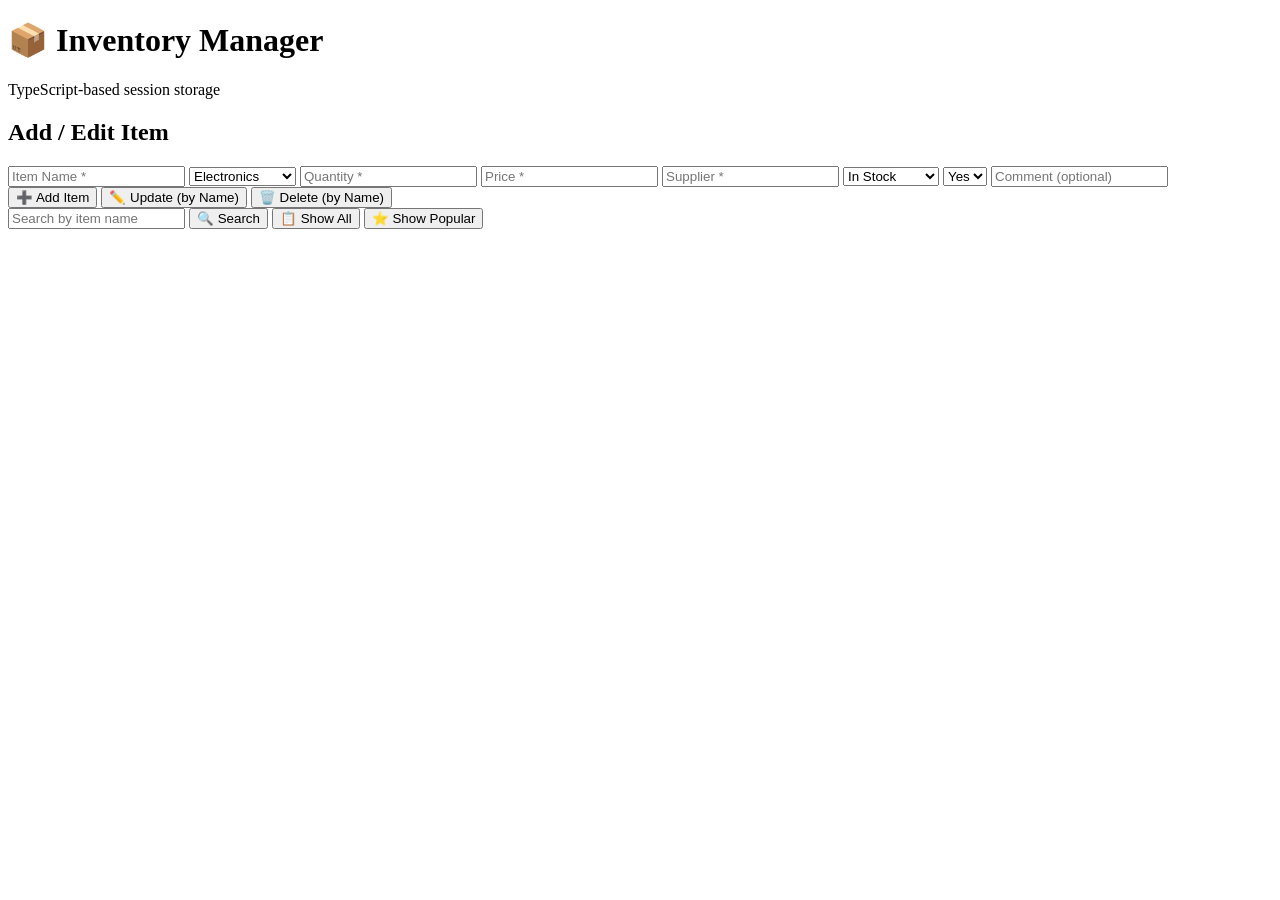
==== part1-typescript/index.html @ b2ab03cb "Add files via upload" ====
<!DOCTYPE html>
<html lang="en">
<head>
    <meta charset="UTF-8">
    <meta name="viewport" content="width=device-width, initial-scale=1.0, viewport-fit=cover">
    <title>Inventory Management System - Part 1</title>
    <link rel="stylesheet" href="styles.css">
</head>
<body>
    <div class="app-container">
        <header>
            <h1>📦 Inventory Manager</h1>
            <p>TypeScript-based session storage</p>
        </header>

        <div class="form-section">
            <h2>Add / Edit Item</h2>
            <div class="form-grid">
                <input type="text" id="itemName" placeholder="Item Name *" required>
                <select id="category">
                    <option value="Electronics">Electronics</option>
                    <option value="Furniture">Furniture</option>
                    <option value="Clothing">Clothing</option>
                    <option value="Tools">Tools</option>
                    <option value="Miscellaneous">Miscellaneous</option>
                </select>
                <input type="number" id="quantity" placeholder="Quantity *" min="0" step="1" required>
                <input type="number" id="price" placeholder="Price *" min="0" step="0.01" required>
                <input type="text" id="supplier" placeholder="Supplier *" required>
                <select id="stockStatus">
                    <option value="In Stock">In Stock</option>
                    <option value="Low Stock">Low Stock</option>
                    <option value="Out of Stock">Out of Stock</option>
                </select>
                <select id="popular">
                    <option value="Yes">Yes</option>
                    <option value="No">No</option>
                </select>
                <input type="text" id="comment" placeholder="Comment (optional)">
            </div>
            <div class="button-group">
                <button id="addBtn">➕ Add Item</button>
                <button id="updateBtn">✏️ Update (by Name)</button>
                <button id="deleteBtn">🗑️ Delete (by Name)</button>
            </div>
        </div>

        <div class="action-section">
            <div class="search-bar">
                <input type="text" id="searchName" placeholder="Search by item name">
                <button id="searchBtn">🔍 Search</button>
                <button id="showAllBtn">📋 Show All</button>
                <button id="showPopularBtn">⭐ Show Popular</button>
            </div>
        </div>

        <div class="output-section">
            <div id="messageArea" class="message"></div>
            <div id="inventoryDisplay"></div>
        </div>
    </div>

    <script src="inventory.js"></script>
</body>
</html>
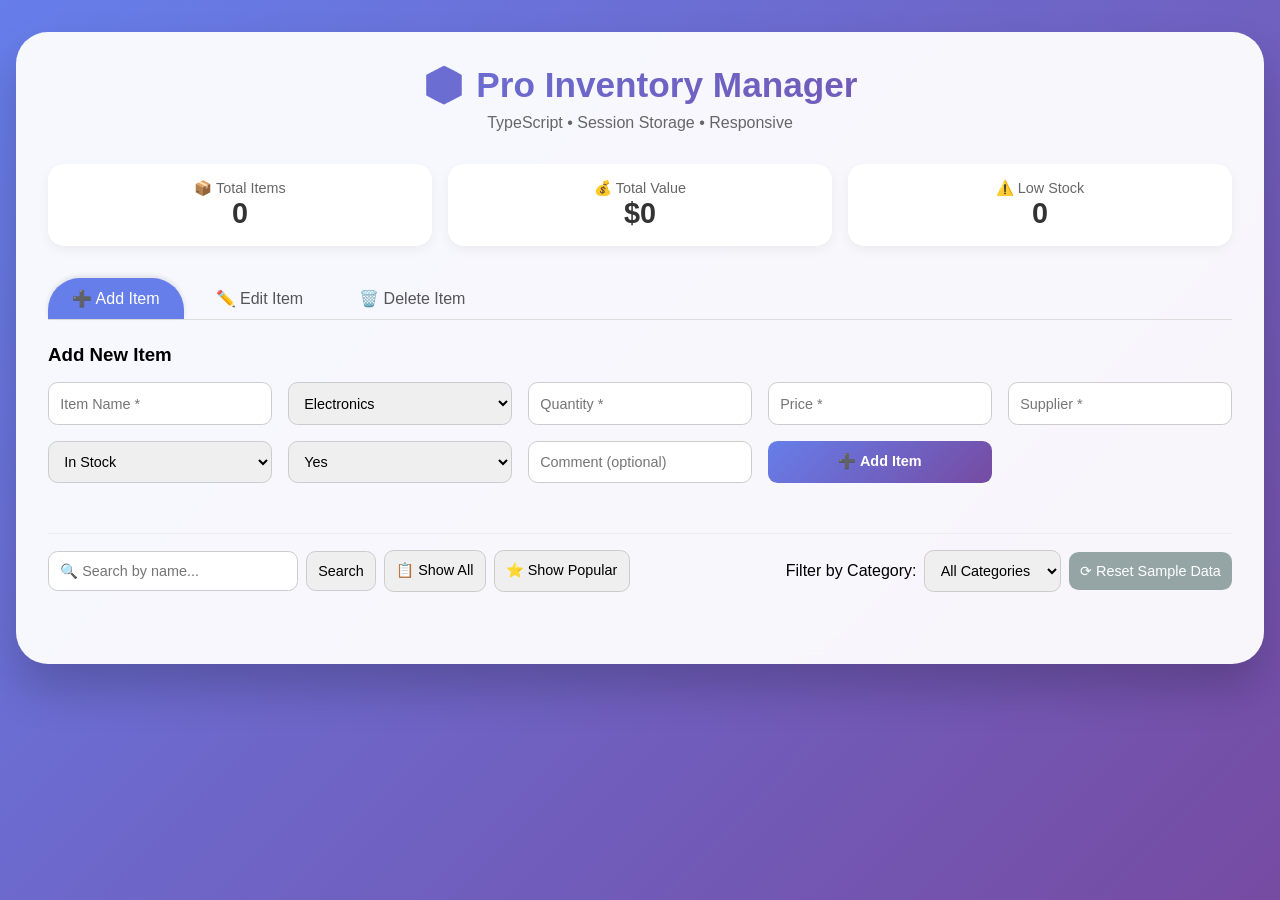
==== commit bc29b73c: "Add files via upload" ====
--- a/part1-typescript/index.html
+++ b/part1-typescript/index.html
@@ -1,65 +1,121 @@
 <!DOCTYPE html>
 <html lang="en">
 <head>
-    <meta charset="UTF-8">
-    <meta name="viewport" content="width=device-width, initial-scale=1.0, viewport-fit=cover">
-    <title>Inventory Management System - Part 1</title>
-    <link rel="stylesheet" href="styles.css">
+  <meta charset="UTF-8">
+  <meta name="viewport" content="width=device-width, initial-scale=1.0, viewport-fit=cover">
+  <title>Pro Inventory System | Part 1</title>
+  <link rel="stylesheet" href="style.css">   <!-- 注意：文件名 style.css -->
 </head>
 <body>
-    <div class="app-container">
-        <header>
-            <h1>📦 Inventory Manager</h1>
-            <p>TypeScript-based session storage</p>
-        </header>
+  <div class="app-container">
+    <header class="header">
+      <h1>📦 Pro Inventory Manager</h1>
+      <p>TypeScript • Session Storage • Responsive</p>
+    </header>
 
-        <div class="form-section">
-            <h2>Add / Edit Item</h2>
-            <div class="form-grid">
-                <input type="text" id="itemName" placeholder="Item Name *" required>
-                <select id="category">
-                    <option value="Electronics">Electronics</option>
-                    <option value="Furniture">Furniture</option>
-                    <option value="Clothing">Clothing</option>
-                    <option value="Tools">Tools</option>
-                    <option value="Miscellaneous">Miscellaneous</option>
-                </select>
-                <input type="number" id="quantity" placeholder="Quantity *" min="0" step="1" required>
-                <input type="number" id="price" placeholder="Price *" min="0" step="0.01" required>
-                <input type="text" id="supplier" placeholder="Supplier *" required>
-                <select id="stockStatus">
-                    <option value="In Stock">In Stock</option>
-                    <option value="Low Stock">Low Stock</option>
-                    <option value="Out of Stock">Out of Stock</option>
-                </select>
-                <select id="popular">
-                    <option value="Yes">Yes</option>
-                    <option value="No">No</option>
-                </select>
-                <input type="text" id="comment" placeholder="Comment (optional)">
-            </div>
-            <div class="button-group">
-                <button id="addBtn">➕ Add Item</button>
-                <button id="updateBtn">✏️ Update (by Name)</button>
-                <button id="deleteBtn">🗑️ Delete (by Name)</button>
-            </div>
-        </div>
-
-        <div class="action-section">
-            <div class="search-bar">
-                <input type="text" id="searchName" placeholder="Search by item name">
-                <button id="searchBtn">🔍 Search</button>
-                <button id="showAllBtn">📋 Show All</button>
-                <button id="showPopularBtn">⭐ Show Popular</button>
-            </div>
-        </div>
-
-        <div class="output-section">
-            <div id="messageArea" class="message"></div>
-            <div id="inventoryDisplay"></div>
-        </div>
+    <!-- 统计卡片 -->
+    <div class="stats-grid" id="statsGrid">
+      <div class="stat-card"><span>📦 Total Items</span><strong id="totalItems">0</strong></div>
+      <div class="stat-card"><span>💰 Total Value</span><strong id="totalValue">$0</strong></div>
+      <div class="stat-card"><span>⚠️ Low Stock</span><strong id="lowStockCount">0</strong></div>
     </div>
 
-    <script src="inventory.js"></script>
+    <!-- 操作标签页 -->
+    <div class="action-tabs">
+      <button class="tab-btn active" data-tab="add">➕ Add Item</button>
+      <button class="tab-btn" data-tab="edit">✏️ Edit Item</button>
+      <button class="tab-btn" data-tab="delete">🗑️ Delete Item</button>
+    </div>
+
+    <!-- 添加物品面板 -->
+    <div id="addPanel" class="panel active">
+      <h3>Add New Item</h3>
+      <form id="addForm" class="form-grid">
+        <input type="text" id="addName" placeholder="Item Name *" required>
+        <select id="addCategory" required>
+          <option value="Electronics">Electronics</option><option value="Furniture">Furniture</option>
+          <option value="Clothing">Clothing</option><option value="Tools">Tools</option>
+          <option value="Miscellaneous">Miscellaneous</option>
+        </select>
+        <input type="number" id="addQuantity" placeholder="Quantity *" min="0" required>
+        <input type="number" id="addPrice" placeholder="Price *" min="0.01" step="0.01" required>
+        <input type="text" id="addSupplier" placeholder="Supplier *" required>
+        <select id="addStockStatus" required>
+          <option value="In Stock">In Stock</option><option value="Low Stock">Low Stock</option>
+          <option value="Out of Stock">Out of Stock</option>
+        </select>
+        <select id="addPopular" required><option value="Yes">Yes</option><option value="No">No</option></select>
+        <input type="text" id="addComment" placeholder="Comment (optional)">
+        <button type="submit" class="btn-primary">➕ Add Item</button>
+      </form>
+      <div id="addMessage" class="message"></div>
+    </div>
+
+    <!-- 编辑物品面板 -->
+    <div id="editPanel" class="panel">
+      <h3>Edit Item (by Name)</h3>
+      <div class="form-grid">
+        <input type="text" id="editSearchName" placeholder="Current Item Name *">
+        <input type="text" id="editNewName" placeholder="New Name (leave blank to keep)">
+        <select id="editCategory"><option value="">-- No change --</option><option>Electronics</option><option>Furniture</option><option>Clothing</option><option>Tools</option><option>Miscellaneous</option></select>
+        <input type="number" id="editQuantity" placeholder="New Quantity" min="0">
+        <input type="number" id="editPrice" placeholder="New Price" min="0.01" step="0.01">
+        <input type="text" id="editSupplier" placeholder="New Supplier">
+        <select id="editStockStatus"><option value="">-- No change --</option><option>In Stock</option><option>Low Stock</option><option>Out of Stock</option></select>
+        <select id="editPopular"><option value="">-- No change --</option><option>Yes</option><option>No</option></select>
+        <input type="text" id="editComment" placeholder="New Comment">
+        <button id="updateBtn" class="btn-primary">✏️ Update Item</button>
+      </div>
+      <div id="editMessage" class="message"></div>
+    </div>
+
+    <!-- 删除物品面板 -->
+    <div id="deletePanel" class="panel">
+      <h3>Delete Item (by Name)</h3>
+      <div class="form-grid">
+        <input type="text" id="deleteName" placeholder="Item Name to delete">
+        <button id="deleteBtn" class="btn-danger">🗑️ Delete Item</button>
+      </div>
+      <div id="deleteMessage" class="message"></div>
+    </div>
+
+    <!-- 工具栏 -->
+    <div class="toolbar">
+      <div class="search-box">
+        <input type="text" id="searchInput" placeholder="🔍 Search by name...">
+        <button id="searchBtn">Search</button>
+        <button id="showAllBtn">📋 Show All</button>
+        <button id="showPopularBtn">⭐ Show Popular</button>
+      </div>
+      <div class="filter-box">
+        <label>Filter by Category:</label>
+        <select id="categoryFilter">
+          <option value="all">All Categories</option>
+          <option value="Electronics">Electronics</option><option value="Furniture">Furniture</option>
+          <option value="Clothing">Clothing</option><option value="Tools">Tools</option>
+          <option value="Miscellaneous">Miscellaneous</option>
+        </select>
+        <button id="resetDataBtn" class="btn-secondary">⟳ Reset Sample Data</button>
+      </div>
+    </div>
+
+    <!-- 物品列表展示区 -->
+    <div class="table-container">
+      <div id="inventoryList"></div>
+    </div>
+  </div>
+
+  <!-- 自定义模态框 -->
+  <div id="customModal" class="modal">
+    <div class="modal-content">
+      <p id="modalMessage">Are you sure?</p>
+      <div class="modal-buttons">
+        <button id="modalConfirm" class="btn-danger">Confirm</button>
+        <button id="modalCancel" class="btn-secondary">Cancel</button>
+      </div>
+    </div>
+  </div>
+
+  <script src="inventory.js"></script>
 </body>
 </html>
--- a/part1-typescript/style.css
+++ b/part1-typescript/style.css
@@ -0,0 +1,218 @@
+* {
+  margin: 0;
+  padding: 0;
+  box-sizing: border-box;
+  font-family: 'Segoe UI', Tahoma, Geneva, Verdana, sans-serif;
+}
+
+body {
+  background: linear-gradient(135deg, #667eea 0%, #764ba2 100%);
+  min-height: 100vh;
+  padding: 2rem 1rem;
+}
+
+.app-container {
+  max-width: 1400px;
+  margin: 0 auto;
+  background: rgba(255, 255, 255, 0.95);
+  backdrop-filter: blur(10px);
+  border-radius: 2rem;
+  box-shadow: 0 25px 45px rgba(0, 0, 0, 0.2);
+  padding: 2rem;
+  transition: all 0.3s;
+}
+
+.header {
+  text-align: center;
+  margin-bottom: 2rem;
+}
+.header h1 {
+  font-size: 2.2rem;
+  background: linear-gradient(135deg, #667eea, #764ba2);
+  -webkit-background-clip: text;
+  background-clip: text;
+  color: transparent;
+}
+.header p {
+  color: #666;
+  margin-top: 0.5rem;
+}
+
+.stats-grid {
+  display: flex;
+  flex-wrap: wrap;
+  gap: 1rem;
+  justify-content: space-between;
+  margin-bottom: 2rem;
+}
+.stat-card {
+  flex: 1;
+  background: white;
+  border-radius: 1rem;
+  padding: 1rem;
+  text-align: center;
+  box-shadow: 0 4px 12px rgba(0, 0, 0, 0.05);
+  transition: transform 0.2s;
+}
+.stat-card:hover { transform: translateY(-3px); }
+.stat-card span {
+  display: block;
+  font-size: 0.9rem;
+  color: #666;
+}
+.stat-card strong {
+  font-size: 1.8rem;
+  color: #333;
+}
+
+.action-tabs {
+  display: flex;
+  gap: 0.5rem;
+  margin-bottom: 1.5rem;
+  border-bottom: 1px solid #ddd;
+}
+.tab-btn {
+  background: none;
+  border: none;
+  padding: 0.7rem 1.5rem;
+  font-size: 1rem;
+  cursor: pointer;
+  border-radius: 2rem 2rem 0 0;
+  transition: 0.2s;
+  color: #555;
+}
+.tab-btn.active {
+  background: #667eea;
+  color: white;
+  box-shadow: 0 -2px 5px rgba(0,0,0,0.1);
+}
+.panel { display: none; margin-bottom: 2rem; }
+.panel.active { display: block; }
+
+.form-grid {
+  display: grid;
+  grid-template-columns: repeat(auto-fit, minmax(200px, 1fr));
+  gap: 1rem;
+  margin-top: 1rem;
+}
+input, select, button {
+  padding: 0.7rem;
+  border-radius: 0.6rem;
+  border: 1px solid #ccc;
+  font-size: 0.9rem;
+}
+input:focus, select:focus {
+  outline: none;
+  border-color: #667eea;
+  box-shadow: 0 0 0 2px rgba(102,126,234,0.2);
+}
+.btn-primary {
+  background: linear-gradient(135deg, #667eea, #764ba2);
+  color: white;
+  border: none;
+  font-weight: bold;
+  cursor: pointer;
+  transition: 0.2s;
+}
+.btn-primary:hover { opacity: 0.9; transform: scale(1.02); }
+.btn-danger {
+  background: #e74c3c;
+  color: white;
+  border: none;
+}
+.btn-secondary {
+  background: #95a5a6;
+  color: white;
+  border: none;
+}
+.message {
+  margin-top: 0.5rem;
+  font-size: 0.85rem;
+  padding: 0.3rem;
+  border-radius: 0.5rem;
+}
+.error { background: #fee; color: #c0392b; }
+.success { background: #e8f8f5; color: #27ae60; }
+
+.toolbar {
+  display: flex;
+  flex-wrap: wrap;
+  justify-content: space-between;
+  gap: 1rem;
+  margin: 1.5rem 0;
+  padding: 1rem 0;
+  border-top: 1px solid #eee;
+}
+.search-box, .filter-box {
+  display: flex;
+  flex-wrap: wrap;
+  gap: 0.5rem;
+  align-items: center;
+}
+.search-box input { width: 250px; }
+
+.table-container {
+  overflow-x: auto;
+}
+.inventory-table {
+  width: 100%;
+  border-collapse: collapse;
+  background: white;
+  border-radius: 1rem;
+  overflow: hidden;
+  box-shadow: 0 2px 8px rgba(0,0,0,0.05);
+}
+.inventory-table th, .inventory-table td {
+  padding: 0.9rem;
+  text-align: left;
+  border-bottom: 1px solid #eee;
+}
+.inventory-table th {
+  background: #f8f9fa;
+  font-weight: 600;
+  color: #333;
+}
+.inventory-table tr:hover { background: #fafafa; }
+.stock-badge {
+  display: inline-block;
+  padding: 0.2rem 0.6rem;
+  border-radius: 2rem;
+  font-size: 0.75rem;
+  font-weight: bold;
+}
+.stock-in { background: #d4edda; color: #155724; }
+.stock-low { background: #fff3cd; color: #856404; }
+.stock-out { background: #f8d7da; color: #721c24; }
+
+.modal {
+  display: none;
+  position: fixed;
+  top: 0; left: 0;
+  width: 100%; height: 100%;
+  background: rgba(0,0,0,0.5);
+  justify-content: center;
+  align-items: center;
+  z-index: 1000;
+}
+.modal-content {
+  background: white;
+  padding: 2rem;
+  border-radius: 1rem;
+  text-align: center;
+  max-width: 400px;
+  width: 90%;
+}
+.modal-buttons {
+  display: flex;
+  gap: 1rem;
+  justify-content: center;
+  margin-top: 1.5rem;
+}
+
+@media (max-width: 768px) {
+  .app-container { padding: 1rem; }
+  .stats-grid { flex-direction: column; }
+  .form-grid { grid-template-columns: 1fr; }
+  .toolbar { flex-direction: column; }
+  .search-box input { width: 100%; }
+}
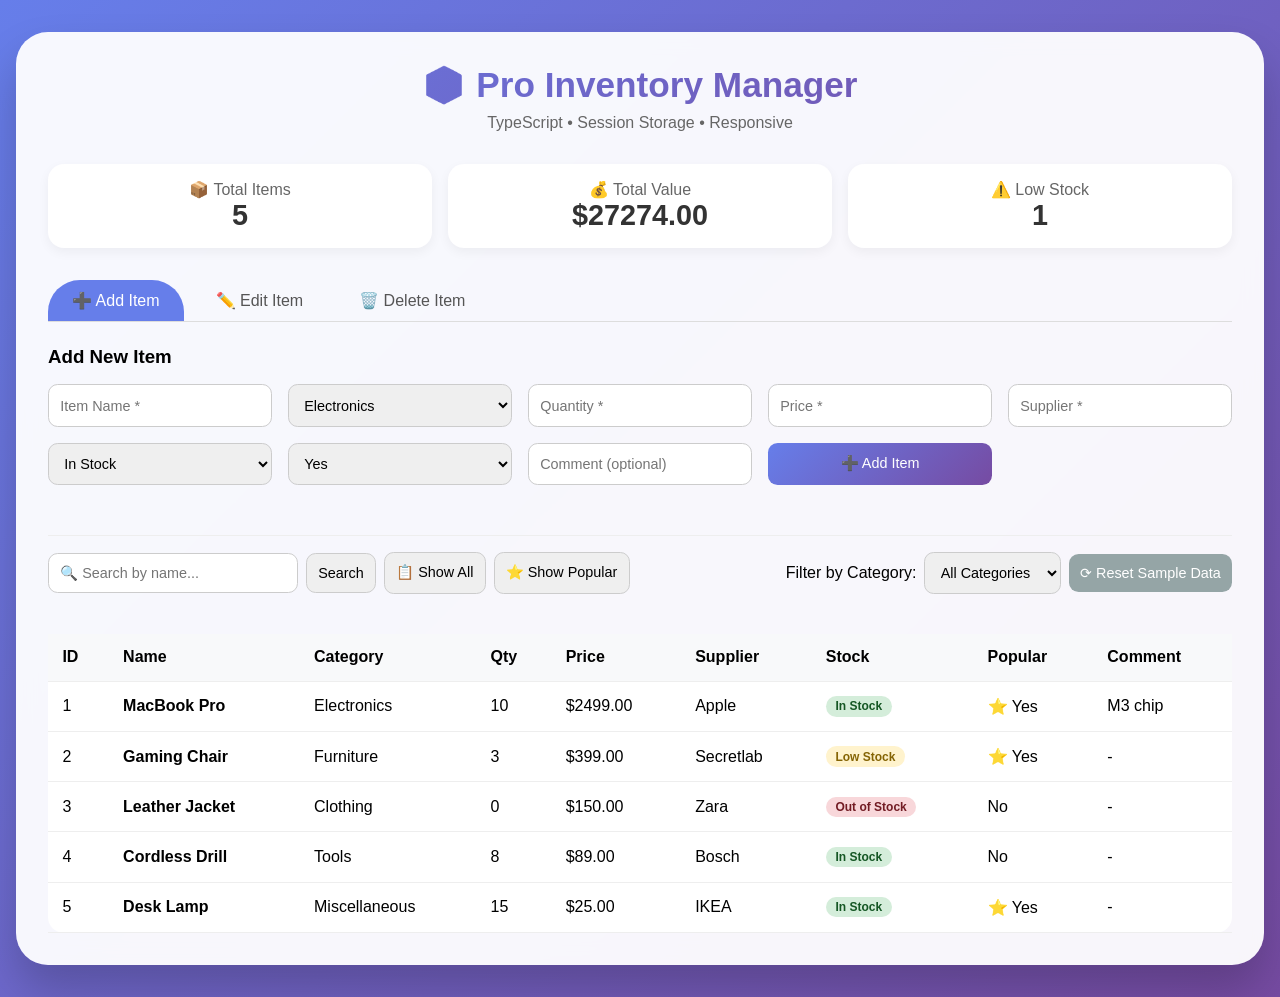
==== commit 53695749: "Add files via upload" ====
--- a/part1-typescript/index.html
+++ b/part1-typescript/index.html
@@ -1,35 +1,40 @@
 <!DOCTYPE html>
 <html lang="en">
 <head>
+  <!-- Meta information for character encoding and responsive viewport -->
   <meta charset="UTF-8">
   <meta name="viewport" content="width=device-width, initial-scale=1.0, viewport-fit=cover">
   <title>Pro Inventory System | Part 1</title>
-  <link rel="stylesheet" href="style.css">   <!-- 注意：文件名 style.css -->
+  <!-- External stylesheet for the application layout and design -->
+  <link rel="stylesheet" href="style.css">
 </head>
 <body>
+  <!-- Main application container -->
   <div class="app-container">
+    <!-- Header section: displays title and technology stack -->
     <header class="header">
       <h1>📦 Pro Inventory Manager</h1>
       <p>TypeScript • Session Storage • Responsive</p>
     </header>
 
-    <!-- 统计卡片 -->
-    <div class="stats-grid" id="statsGrid">
+    <!-- Statistics cards: total items, total inventory value, low stock count -->
+    <div class="stats-grid">
       <div class="stat-card"><span>📦 Total Items</span><strong id="totalItems">0</strong></div>
       <div class="stat-card"><span>💰 Total Value</span><strong id="totalValue">$0</strong></div>
       <div class="stat-card"><span>⚠️ Low Stock</span><strong id="lowStockCount">0</strong></div>
     </div>
 
-    <!-- 操作标签页 -->
+    <!-- Tab buttons to switch between Add, Edit, and Delete panels -->
     <div class="action-tabs">
       <button class="tab-btn active" data-tab="add">➕ Add Item</button>
       <button class="tab-btn" data-tab="edit">✏️ Edit Item</button>
       <button class="tab-btn" data-tab="delete">🗑️ Delete Item</button>
     </div>
 
-    <!-- 添加物品面板 -->
+    <!-- Panel for adding a new inventory item -->
     <div id="addPanel" class="panel active">
       <h3>Add New Item</h3>
+      <!-- Form containing all required fields for a new item -->
       <form id="addForm" class="form-grid">
         <input type="text" id="addName" placeholder="Item Name *" required>
         <select id="addCategory" required>
@@ -48,38 +53,53 @@
         <input type="text" id="addComment" placeholder="Comment (optional)">
         <button type="submit" class="btn-primary">➕ Add Item</button>
       </form>
+      <!-- Feedback message area for add operation -->
       <div id="addMessage" class="message"></div>
     </div>
 
-    <!-- 编辑物品面板 -->
+    <!-- Panel for editing an existing inventory item (search by current name) -->
     <div id="editPanel" class="panel">
       <h3>Edit Item (by Name)</h3>
       <div class="form-grid">
         <input type="text" id="editSearchName" placeholder="Current Item Name *">
         <input type="text" id="editNewName" placeholder="New Name (leave blank to keep)">
-        <select id="editCategory"><option value="">-- No change --</option><option>Electronics</option><option>Furniture</option><option>Clothing</option><option>Tools</option><option>Miscellaneous</option></select>
+        <select id="editCategory">
+          <option value="">-- No change --</option>
+          <option value="Electronics">Electronics</option><option value="Furniture">Furniture</option>
+          <option value="Clothing">Clothing</option><option value="Tools">Tools</option>
+          <option value="Miscellaneous">Miscellaneous</option>
+        </select>
         <input type="number" id="editQuantity" placeholder="New Quantity" min="0">
         <input type="number" id="editPrice" placeholder="New Price" min="0.01" step="0.01">
         <input type="text" id="editSupplier" placeholder="New Supplier">
-        <select id="editStockStatus"><option value="">-- No change --</option><option>In Stock</option><option>Low Stock</option><option>Out of Stock</option></select>
-        <select id="editPopular"><option value="">-- No change --</option><option>Yes</option><option>No</option></select>
+        <select id="editStockStatus">
+          <option value="">-- No change --</option>
+          <option value="In Stock">In Stock</option><option value="Low Stock">Low Stock</option>
+          <option value="Out of Stock">Out of Stock</option>
+        </select>
+        <select id="editPopular">
+          <option value="">-- No change --</option>
+          <option value="Yes">Yes</option><option value="No">No</option>
+        </select>
         <input type="text" id="editComment" placeholder="New Comment">
         <button id="updateBtn" class="btn-primary">✏️ Update Item</button>
       </div>
+      <!-- Feedback message area for edit operation -->
       <div id="editMessage" class="message"></div>
     </div>
 
-    <!-- 删除物品面板 -->
+    <!-- Panel for deleting an inventory item by its name -->
     <div id="deletePanel" class="panel">
       <h3>Delete Item (by Name)</h3>
       <div class="form-grid">
         <input type="text" id="deleteName" placeholder="Item Name to delete">
         <button id="deleteBtn" class="btn-danger">🗑️ Delete Item</button>
       </div>
+      <!-- Feedback message area for delete operation -->
       <div id="deleteMessage" class="message"></div>
     </div>
 
-    <!-- 工具栏 -->
+    <!-- Toolbar with search, filter, category filter, and reset sample data functionality -->
     <div class="toolbar">
       <div class="search-box">
         <input type="text" id="searchInput" placeholder="🔍 Search by name...">
@@ -99,13 +119,13 @@
       </div>
     </div>
 
-    <!-- 物品列表展示区 -->
+    <!-- Container where the inventory list (table/cards) will be dynamically rendered -->
     <div class="table-container">
       <div id="inventoryList"></div>
     </div>
   </div>
 
-  <!-- 自定义模态框 -->
+  <!-- Custom confirmation modal for destructive actions (e.g., delete) -->
   <div id="customModal" class="modal">
     <div class="modal-content">
       <p id="modalMessage">Are you sure?</p>
@@ -116,6 +136,7 @@
     </div>
   </div>
 
+  <!-- External JavaScript file containing inventory logic (TypeScript compiled) -->
   <script src="inventory.js"></script>
 </body>
 </html>
--- a/part1-typescript/style.css
+++ b/part1-typescript/style.css
@@ -19,7 +19,6 @@
   border-radius: 2rem;
   box-shadow: 0 25px 45px rgba(0, 0, 0, 0.2);
   padding: 2rem;
-  transition: all 0.3s;
 }
 
 .header {
@@ -52,17 +51,14 @@
   padding: 1rem;
   text-align: center;
   box-shadow: 0 4px 12px rgba(0, 0, 0, 0.05);
-  transition: transform 0.2s;
-}
-.stat-card:hover { transform: translateY(-3px); }
-.stat-card span {
-  display: block;
-  font-size: 0.9rem;
-  color: #666;
 }
 .stat-card strong {
   font-size: 1.8rem;
+  display: block;
   color: #333;
+}
+.stat-card span {
+  color: #666;
 }
 
 .action-tabs {
@@ -84,10 +80,14 @@
 .tab-btn.active {
   background: #667eea;
   color: white;
-  box-shadow: 0 -2px 5px rgba(0,0,0,0.1);
-}
-.panel { display: none; margin-bottom: 2rem; }
-.panel.active { display: block; }
+}
+.panel {
+  display: none;
+  margin-bottom: 2rem;
+}
+.panel.active {
+  display: block;
+}
 
 .form-grid {
   display: grid;
@@ -101,20 +101,12 @@
   border: 1px solid #ccc;
   font-size: 0.9rem;
 }
-input:focus, select:focus {
-  outline: none;
-  border-color: #667eea;
-  box-shadow: 0 0 0 2px rgba(102,126,234,0.2);
-}
 .btn-primary {
   background: linear-gradient(135deg, #667eea, #764ba2);
   color: white;
   border: none;
-  font-weight: bold;
   cursor: pointer;
-  transition: 0.2s;
-}
-.btn-primary:hover { opacity: 0.9; transform: scale(1.02); }
+}
 .btn-danger {
   background: #e74c3c;
   color: white;
@@ -127,12 +119,17 @@
 }
 .message {
   margin-top: 0.5rem;
-  font-size: 0.85rem;
   padding: 0.3rem;
   border-radius: 0.5rem;
 }
-.error { background: #fee; color: #c0392b; }
-.success { background: #e8f8f5; color: #27ae60; }
+.error {
+  background: #fee;
+  color: #c0392b;
+}
+.success {
+  background: #e8f8f5;
+  color: #27ae60;
+}
 
 .toolbar {
   display: flex;
@@ -149,7 +146,9 @@
   gap: 0.5rem;
   align-items: center;
 }
-.search-box input { width: 250px; }
+.search-box input {
+  width: 250px;
+}
 
 .table-container {
   overflow-x: auto;
@@ -159,8 +158,6 @@
   border-collapse: collapse;
   background: white;
   border-radius: 1rem;
-  overflow: hidden;
-  box-shadow: 0 2px 8px rgba(0,0,0,0.05);
 }
 .inventory-table th, .inventory-table td {
   padding: 0.9rem;
@@ -169,10 +166,7 @@
 }
 .inventory-table th {
   background: #f8f9fa;
-  font-weight: 600;
-  color: #333;
-}
-.inventory-table tr:hover { background: #fafafa; }
+}
 .stock-badge {
   display: inline-block;
   padding: 0.2rem 0.6rem;
